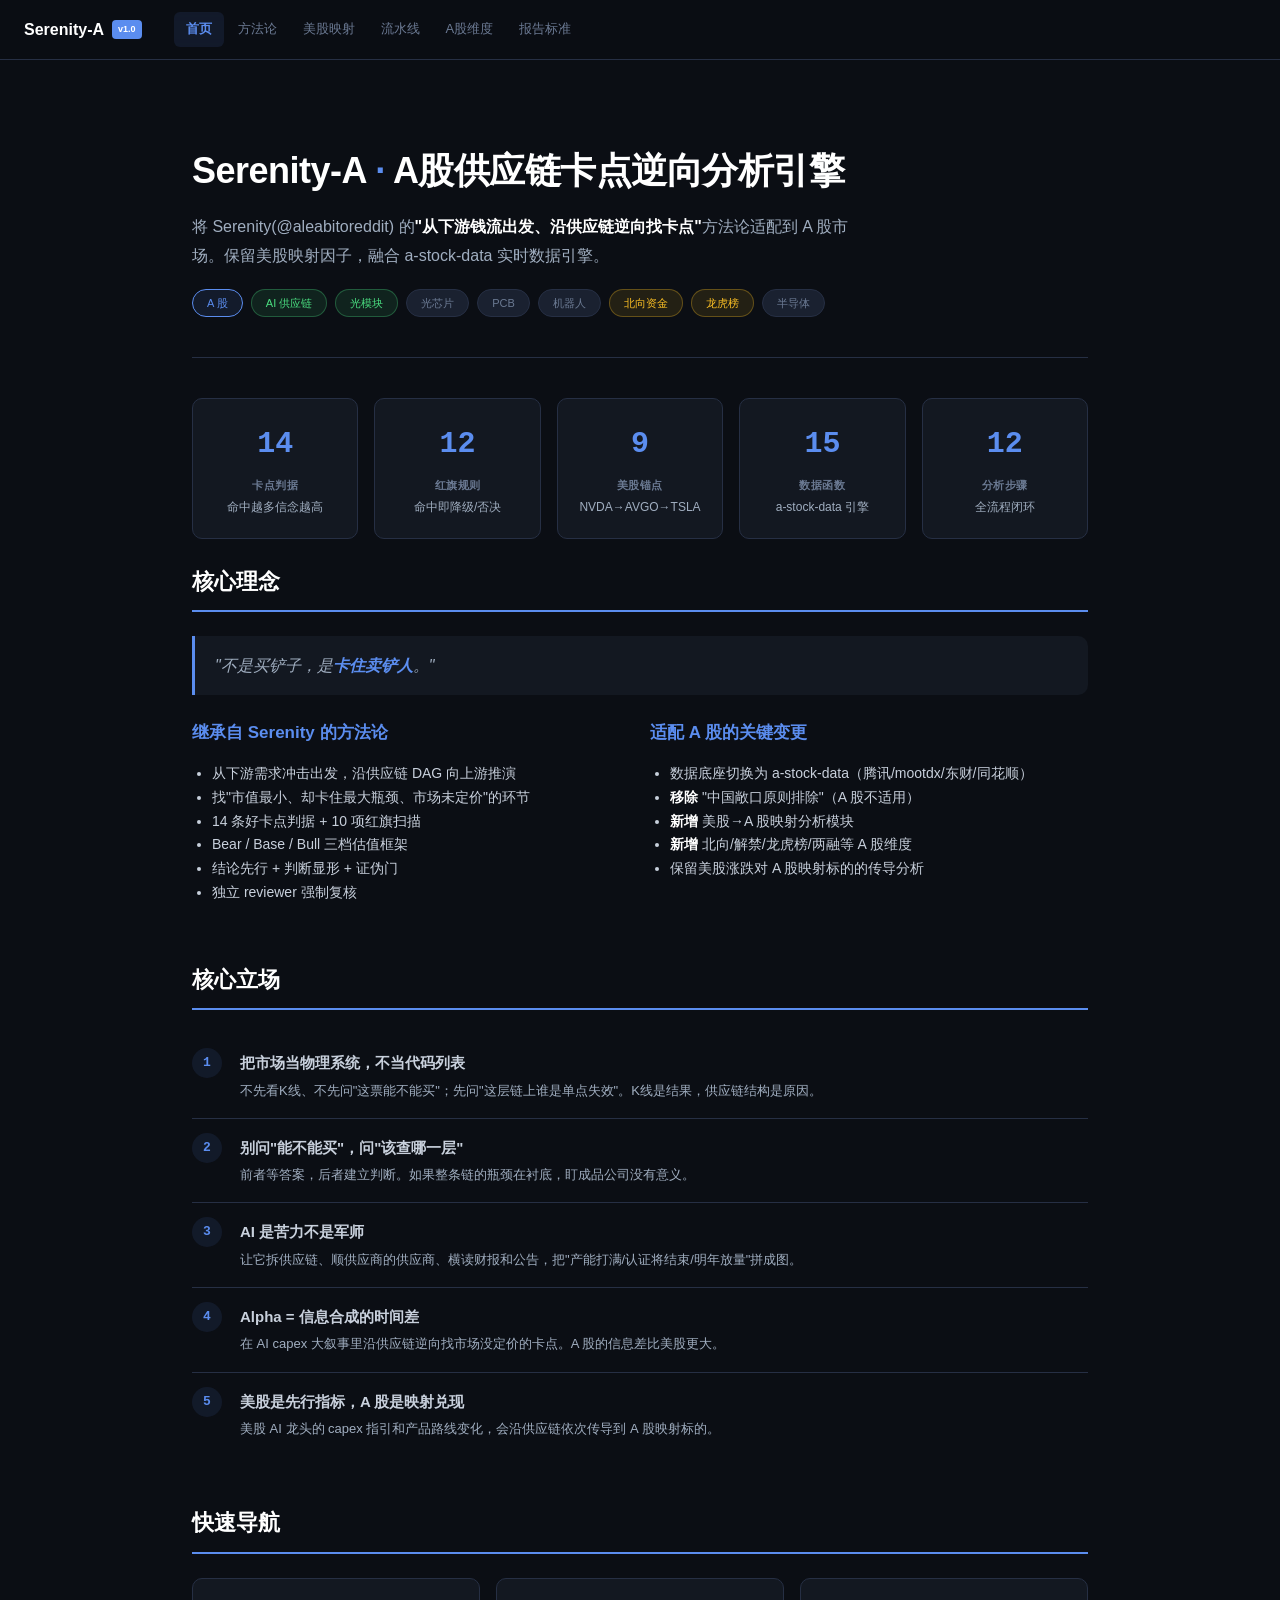
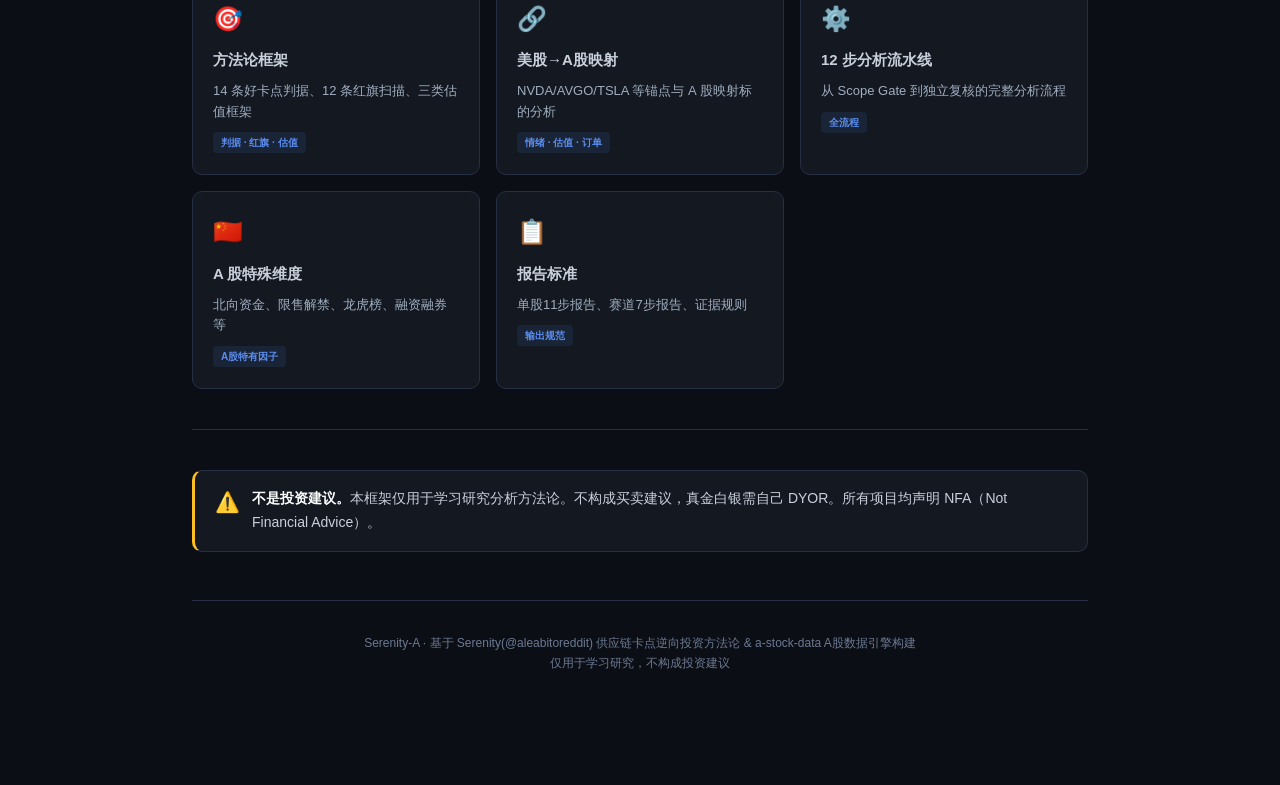
==== index.html @ ed1bc8da "Initial commit: Serenity-A website" ====
<!DOCTYPE html>
<html lang="zh-CN">
<head>
<meta charset="UTF-8">
<meta name="viewport" content="width=device-width, initial-scale=1.0">
<title>Serenity-A · A股供应链卡点逆向投资分析</title>
<link rel="stylesheet" href="css/style.css">
</head>
<body>

<!-- NAVBAR -->
<nav class="navbar">
  <div class="navbar-brand">Serenity‑A <span class="badge">v1.0</span></div>
  <div class="navbar-links">
    <a href="#" data-page="index" class="active">首页</a>
    <a href="#" data-page="framework">方法论</a>
    <a href="#" data-page="mapping">美股映射</a>
    <a href="#" data-page="pipeline">流水线</a>
    <a href="#" data-page="a-dims">A股维度</a>
    <a href="#" data-page="reports">报告标准</a>
  </div>
  <button class="navbar-toggle" aria-label="菜单">☰</button>
</nav>

<!-- PAGE: index -->
<div class="page active" id="index">

  <div class="hero">
    <h1>Serenity‑A <span>·</span> A股供应链卡点逆向分析引擎</h1>
    <p class="subtitle">将 Serenity(@aleabitoreddit) 的<strong>"从下游钱流出发、沿供应链逆向找卡点"</strong>方法论适配到 A 股市场。保留美股映射因子，融合 a-stock-data 实时数据引擎。</p>
    <div class="hero-tags">
      <span class="hero-tag accent">A 股</span>
      <span class="hero-tag green">AI 供应链</span>
      <span class="hero-tag green">光模块</span>
      <span class="hero-tag">光芯片</span>
      <span class="hero-tag">PCB</span>
      <span class="hero-tag">机器人</span>
      <span class="hero-tag gold">北向资金</span>
      <span class="hero-tag gold">龙虎榜</span>
      <span class="hero-tag">半导体</span>
    </div>
  </div>

  <!-- KPI Dashboard -->
  <div class="kpi-grid">
    <div class="kpi-card">
      <div class="num">14</div>
      <div class="label">卡点判据</div>
      <div class="sub-label">命中越多信念越高</div>
    </div>
    <div class="kpi-card">
      <div class="num">12</div>
      <div class="label">红旗规则</div>
      <div class="sub-label">命中即降级/否决</div>
    </div>
    <div class="kpi-card">
      <div class="num">9</div>
      <div class="label">美股锚点</div>
      <div class="sub-label">NVDA→AVGO→TSLA</div>
    </div>
    <div class="kpi-card">
      <div class="num">15</div>
      <div class="label">数据函数</div>
      <div class="sub-label">a-stock-data 引擎</div>
    </div>
    <div class="kpi-card">
      <div class="num">12</div>
      <div class="label">分析步骤</div>
      <div class="sub-label">全流程闭环</div>
    </div>
  </div>

  <h2>核心理念</h2>
  <blockquote style="border-left:3px solid var(--accent);padding:16px 20px;margin:16px 0 24px;background:var(--surface);border-radius:0 var(--radius) var(--radius) 0;color:var(--text2);font-style:italic;font-size:16px;">
    "不是买铲子，是<strong style="color:var(--accent);">卡住卖铲人</strong>。"
  </blockquote>

  <div class="col2">
    <div>
      <h3 style="margin-top:0;">继承自 Serenity 的方法论</h3>
      <ul style="padding-left:20px;margin:8px 0;">
        <li>从下游需求冲击出发，沿供应链 DAG 向上游推演</li>
        <li>找"市值最小、却卡住最大瓶颈、市场未定价"的环节</li>
        <li>14 条好卡点判据 + 10 项红旗扫描</li>
        <li>Bear / Base / Bull 三档估值框架</li>
        <li>结论先行 + 判断显形 + 证伪门</li>
        <li>独立 reviewer 强制复核</li>
      </ul>
    </div>
    <div>
      <h3 style="margin-top:0;">适配 A 股的关键变更</h3>
      <ul style="padding-left:20px;margin:8px 0;">
        <li>数据底座切换为 a-stock-data（腾讯/mootdx/东财/同花顺）</li>
        <li><strong>移除</strong> "中国敞口原则排除"（A 股不适用）</li>
        <li><strong>新增</strong> 美股→A 股映射分析模块</li>
        <li><strong>新增</strong> 北向/解禁/龙虎榜/两融等 A 股维度</li>
        <li>保留美股涨跌对 A 股映射标的的传导分析</li>
      </ul>
    </div>
  </div>

  <h2>核心立场</h2>
  <div class="steps">
    <div class="step-item">
      <h4>把市场当物理系统，不当代码列表</h4>
      <p>不先看K线、不先问"这票能不能买"；先问"这层链上谁是单点失效"。K线是结果，供应链结构是原因。</p>
    </div>
    <div class="step-item">
      <h4>别问"能不能买"，问"该查哪一层"</h4>
      <p>前者等答案，后者建立判断。如果整条链的瓶颈在衬底，盯成品公司没有意义。</p>
    </div>
    <div class="step-item">
      <h4>AI 是苦力不是军师</h4>
      <p>让它拆供应链、顺供应商的供应商、横读财报和公告，把"产能打满/认证将结束/明年放量"拼成图。</p>
    </div>
    <div class="step-item">
      <h4>Alpha = 信息合成的时间差</h4>
      <p>在 AI capex 大叙事里沿供应链逆向找市场没定价的卡点。A 股的信息差比美股更大。</p>
    </div>
    <div class="step-item">
      <h4>美股是先行指标，A 股是映射兑现</h4>
      <p>美股 AI 龙头的 capex 指引和产品路线变化，会沿供应链依次传导到 A 股映射标的。</p>
    </div>
  </div>

  <h2>快速导航</h2>
  <div class="card-grid">
    <div class="card" style="cursor:pointer;" onclick="showPage('framework')">
      <div class="card-icon">🎯</div>
      <h4>方法论框架</h4>
      <p>14 条好卡点判据、12 条红旗扫描、三类估值框架</p>
      <span class="tag tag-info">判据 &middot; 红旗 &middot; 估值</span>
    </div>
    <div class="card" style="cursor:pointer;" onclick="showPage('mapping')">
      <div class="card-icon">🔗</div>
      <h4>美股→A股映射</h4>
      <p>NVDA/AVGO/TSLA 等锚点与 A 股映射标的分析</p>
      <span class="tag tag-info">情绪 &middot; 估值 &middot; 订单</span>
    </div>
    <div class="card" style="cursor:pointer;" onclick="showPage('pipeline')">
      <div class="card-icon">⚙️</div>
      <h4>12 步分析流水线</h4>
      <p>从 Scope Gate 到独立复核的完整分析流程</p>
      <span class="tag tag-info">全流程</span>
    </div>
    <div class="card" style="cursor:pointer;" onclick="showPage('a-dims')">
      <div class="card-icon">🇨🇳</div>
      <h4>A 股特殊维度</h4>
      <p>北向资金、限售解禁、龙虎榜、融资融券等</p>
      <span class="tag tag-info">A股特有因子</span>
    </div>
    <div class="card" style="cursor:pointer;" onclick="showPage('reports')">
      <div class="card-icon">📋</div>
      <h4>报告标准</h4>
      <p>单股11步报告、赛道7步报告、证据规则</p>
      <span class="tag tag-info">输出规范</span>
    </div>
  </div>

  <hr>
  <div class="callout callout-warn">
    <div class="callout-icon">⚠️</div>
    <div class="callout-body">
      <p><strong>不是投资建议。</strong>本框架仅用于学习研究分析方法论。不构成买卖建议，真金白银需自己 DYOR。所有项目均声明 NFA（Not Financial Advice）。</p>
    </div>
  </div>

  <div class="footer">
    Serenity-A · 基于 Serenity(@aleabitoreddit) 供应链卡点逆向投资方法论 &amp; a-stock-data A股数据引擎构建<br>
    仅用于学习研究，不构成投资建议
  </div>
</div>

<script src="js/main.js"></script>
</body>
</html>
---- css/style.css ----
/* ═══════════════════════════════════════════
   Serenity-A — Design System
   A股供应链卡点逆向投资分析引擎
   ═══════════════════════════════════════════ */

/* ── RESET ── */
*, *::before, *::after { box-sizing: border-box; margin: 0; padding: 0; }
html { scroll-behavior: smooth; }
body {
  font-family: 'Noto Sans SC', 'PingFang SC', 'Microsoft YaHei', -apple-system, sans-serif;
  background: #0b0e14;
  color: #c8d0dc;
  line-height: 1.7;
  font-size: 14px;
  -webkit-font-smoothing: antialiased;
}

/* ── Variables ── */
:root {
  --bg: #0b0e14;
  --surface: #131821;
  --surface2: #1a2130;
  --surface3: #1f2840;
  --border: #262f44;
  --border2: #31405a;
  --text: #c8d0dc;
  --text2: #a0aec0;
  --text-dim: #6b7a93;
  --accent: #5b8def;
  --accent2: #3b6fd4;
  --accent-bg: rgba(91,141,239,0.1);
  --green: #4ade80;
  --green-bg: rgba(74,222,128,0.1);
  --red: #f87171;
  --red-bg: rgba(248,113,113,0.1);
  --gold: #fbbf24;
  --gold-bg: rgba(251,191,36,0.1);
  --purple: #a78bfa;
  --radius: 10px;
  --radius-sm: 6px;
  --shadow: 0 2px 8px rgba(0,0,0,0.3);
  --nav-height: 60px;
}

/* ── TYPOGRAPHY ── */
h1 { font-size: 28px; font-weight: 700; color: #fff; }
h2 {
  font-size: 22px; font-weight: 700; color: #fff;
  padding-bottom: 10px; border-bottom: 2px solid var(--accent);
  margin: 48px 0 24px;
}
h2:first-of-type { margin-top: 0; }
h3 { font-size: 17px; font-weight: 600; color: var(--accent); margin: 28px 0 14px; }
h4 { font-size: 15px; font-weight: 600; color: var(--text); margin: 20px 0 10px; }
p { margin-bottom: 14px; }
strong { color: #fff; font-weight: 600; }
a { color: var(--accent); text-decoration: none; }
a:hover { text-decoration: underline; }

/* ── LAYOUT ── */
.page { display: none; max-width: 960px; margin: 0 auto; padding: calc(var(--nav-height) + 32px) 32px 80px; }
.page.active { display: block; }

/* ── NAVBAR ── */
.navbar {
  position: fixed; top: 0; left: 0; right: 0; z-index: 100;
  height: var(--nav-height);
  background: rgba(11,14,20,0.92); backdrop-filter: blur(12px);
  border-bottom: 1px solid var(--border);
  display: flex; align-items: center; padding: 0 24px;
}
.navbar-brand {
  font-weight: 700; font-size: 16px; color: #fff;
  display: flex; align-items: center; gap: 8px;
}
.navbar-brand .badge {
  font-size: 9px; background: var(--accent); color: #fff;
  padding: 2px 6px; border-radius: 4px; font-weight: 600;
}
.navbar-links { display: flex; align-items: center; gap: 2px; margin-left: 32px; flex: 1; }
.navbar-links a {
  padding: 6px 12px; font-size: 13px; color: var(--text-dim); border-radius: var(--radius-sm);
  transition: all 0.15s; white-space: nowrap;
}
.navbar-links a:hover { color: var(--text); background: var(--surface2); text-decoration: none; }
.navbar-links a.active { color: var(--accent); background: var(--accent-bg); font-weight: 600; }
.navbar-toggle { display: none; }

/* ── HERO ── */
.hero {
  padding: 48px 0 40px; border-bottom: 1px solid var(--border); margin-bottom: 40px;
}
.hero h1 { font-size: 36px; letter-spacing: -0.5px; }
.hero h1 span { color: var(--accent); }
.hero .subtitle {
  font-size: 16px; color: var(--text2); margin-top: 12px; max-width: 680px; line-height: 1.8;
}
.hero-tags { margin-top: 18px; display: flex; flex-wrap: wrap; gap: 8px; }
.hero-tag {
  font-size: 11px; padding: 4px 14px; border-radius: 20px;
  background: var(--surface2); border: 1px solid var(--border); color: var(--text-dim); font-weight: 500;
}
.hero-tag.accent { background: var(--accent-bg); border-color: var(--accent); color: var(--accent); }
.hero-tag.green { background: var(--green-bg); border-color: rgba(74,222,128,0.3); color: var(--green); }
.hero-tag.gold { background: var(--gold-bg); border-color: rgba(251,191,36,0.3); color: var(--gold); }

/* ── KPI GRID ── */
.kpi-grid {
  display: grid; grid-template-columns: repeat(auto-fit, minmax(160px, 1fr)); gap: 16px; margin: 24px 0;
}
.kpi-card {
  background: var(--surface); border: 1px solid var(--border); border-radius: var(--radius);
  padding: 20px 16px; text-align: center; transition: all 0.2s;
}
.kpi-card:hover { border-color: var(--accent); transform: translateY(-2px); box-shadow: var(--shadow); }
.kpi-card .num { font-size: 30px; font-weight: 700; color: var(--accent); font-family: 'JetBrains Mono','SF Mono',monospace; }
.kpi-card .label { font-size: 11px; color: var(--text-dim); margin-top: 6px; text-transform: uppercase; letter-spacing: 0.5px; font-weight: 600; }
.kpi-card .sub-label { font-size: 12px; color: var(--text2); margin-top: 2px; }

/* ── CARDS ── */
.card-grid {
  display: grid; grid-template-columns: repeat(auto-fit, minmax(280px, 1fr)); gap: 16px; margin: 16px 0 24px;
}
.card {
  background: var(--surface); border: 1px solid var(--border); border-radius: var(--radius);
  padding: 20px; transition: all 0.2s;
}
.card:hover { border-color: var(--border2); }
.card .card-icon { font-size: 24px; margin-bottom: 8px; }
.card h4 { margin: 0 0 8px; }
.card p { font-size: 13px; color: var(--text2); margin: 0; line-height: 1.6; }
.card .tag {
  display: inline-block; font-size: 10px; padding: 2px 8px; border-radius: 4px;
  font-weight: 600; margin-top: 10px;
}
.tag-hard { background: var(--red-bg); color: var(--red); }
.tag-high { background: var(--gold-bg); color: var(--gold); }
.tag-info { background: var(--accent-bg); color: var(--accent); }
.tag-ok { background: var(--green-bg); color: var(--green); }

/* ── CALLOUT ── */
.callout {
  display: flex; gap: 12px; padding: 16px 20px; margin: 16px 0 24px;
  border-radius: var(--radius); border: 1px solid var(--border); background: var(--surface);
}
.callout-icon { font-size: 20px; flex-shrink: 0; line-height: 1.5; }
.callout-body { flex: 1; }
.callout-body p:last-child { margin-bottom: 0; }
.callout-info { border-left: 3px solid var(--accent); }
.callout-warn { border-left: 3px solid var(--gold); }
.callout-danger { border-left: 3px solid var(--red); }
.callout-success { border-left: 3px solid var(--green); }

/* ── TABLES ── */
.table-wrap { overflow-x: auto; margin: 16px 0 24px; border-radius: var(--radius); border: 1px solid var(--border); }
table { width: 100%; border-collapse: collapse; font-size: 13px; }
thead { background: var(--surface2); }
th { color: #fff; font-weight: 600; padding: 10px 14px; text-align: left; font-size: 12px; text-transform: uppercase; letter-spacing: 0.5px; border-bottom: 1px solid var(--border); }
td { padding: 9px 14px; border-bottom: 1px solid var(--border); background: var(--surface); }
tr:last-child td { border-bottom: none; }
tr:hover td { background: var(--surface2); }

/* ── CODE ── */
code {
  font-family: 'JetBrains Mono','SF Mono','Cascadia Code',monospace; font-size: 12.5px;
  background: var(--surface2); padding: 2px 6px; border-radius: 4px; color: var(--green);
}
pre {
  background: #0a0d14; border: 1px solid var(--border); border-radius: var(--radius);
  padding: 16px 20px; margin: 16px 0 24px; overflow-x: auto; font-size: 12.5px; line-height: 1.6;
}
pre code { background: none; padding: 0; color: var(--text); font-size: inherit; }

/* ── FLOW VIS ── */
.flow { display: flex; flex-wrap: wrap; gap: 6px; align-items: center; margin: 16px 0 24px; }
.flow-step {
  padding: 8px 16px; border-radius: var(--radius-sm); font-size: 12px; font-weight: 600;
  background: var(--surface2); border: 1px solid var(--border); color: var(--text2);
  transition: all 0.2s;
}
.flow-step:hover { border-color: var(--accent); color: var(--accent); }
.flow-arrow { color: var(--text-dim); font-size: 16px; font-weight: 300; }

/* ── TWO COL ── */
.col2 { display: grid; grid-template-columns: 1fr 1fr; gap: 20px; margin: 16px 0 24px; }

/* ── SEVERITY BADGES ── */
.severity {
  display: inline-block; font-size: 11px; padding: 2px 10px; border-radius: 4px; font-weight: 600;
}
.severity-hard { background: var(--red-bg); color: var(--red); }
.severity-high { background: var(--gold-bg); color: var(--gold); }
.severity-mid { background: var(--accent-bg); color: var(--accent); }

/* ── STEP LIST ── */
.steps { counter-reset: step; margin: 16px 0 24px; }
.step-item {
  counter-increment: step; padding: 16px 0 16px 48px; position: relative;
  border-bottom: 1px solid var(--border);
}
.step-item::before {
  content: counter(step); position: absolute; left: 0; top: 14px;
  width: 30px; height: 30px; border-radius: 50%; background: var(--accent-bg);
  color: var(--accent); font-weight: 700; font-size: 13px;
  display: flex; align-items: center; justify-content: center;
  font-family: 'JetBrains Mono',monospace;
}
.step-item:last-child { border-bottom: none; }
.step-item h4 { margin: 0 0 4px; }
.step-item p { font-size: 13px; color: var(--text2); margin: 0; }

/* ── RESPONSIVE ── */
@media (max-width: 900px) {
  .navbar-links { display: none; position: absolute; top: var(--nav-height); left: 0; right: 0;
    background: var(--bg); border-bottom: 1px solid var(--border); flex-direction: column; padding: 8px; }
  .navbar-links.open { display: flex; }
  .navbar-toggle { display: block; background: none; border: none; color: var(--text); font-size: 22px; cursor: pointer; margin-left: auto; }
  .page { padding: calc(var(--nav-height) + 24px) 16px 60px; }
  .hero h1 { font-size: 26px; }
  .col2 { grid-template-columns: 1fr; }
  .card-grid { grid-template-columns: 1fr; }
  .kpi-grid { grid-template-columns: repeat(2, 1fr); }
}
@media (max-width: 480px) {
  .hero h1 { font-size: 22px; }
  .kpi-grid { grid-template-columns: repeat(2, 1fr); gap: 10px; }
  .kpi-card { padding: 14px; }
  .kpi-card .num { font-size: 24px; }
  th, td { padding: 6px 8px; font-size: 12px; }
}

/* ── MISC ── */
hr { border: none; border-top: 1px solid var(--border); margin: 40px 0; }
.text-center { text-align: center; }
.text-dim { color: var(--text-dim); }
.mt-8 { margin-top: 8px; }
.mb-0 { margin-bottom: 0; }
.gap-8 { gap: 8px; }

/* ── SCROLLBAR ── */
::-webkit-scrollbar { width: 6px; height: 6px; }
::-webkit-scrollbar-track { background: var(--bg); }
::-webkit-scrollbar-thumb { background: var(--border); border-radius: 3px; }
::-webkit-scrollbar-thumb:hover { background: var(--text-dim); }

/* ── ANIMATIONS ── */
@keyframes fadeIn { from { opacity: 0; transform: translateY(10px); } to { opacity: 1; transform: translateY(0); } }
.page.active { animation: fadeIn 0.3s ease-out; }

/* ── FOOTER ── */
.footer {
  text-align: center; padding: 32px 0; color: var(--text-dim); font-size: 12px;
  border-top: 1px solid var(--border); margin-top: 48px;
}
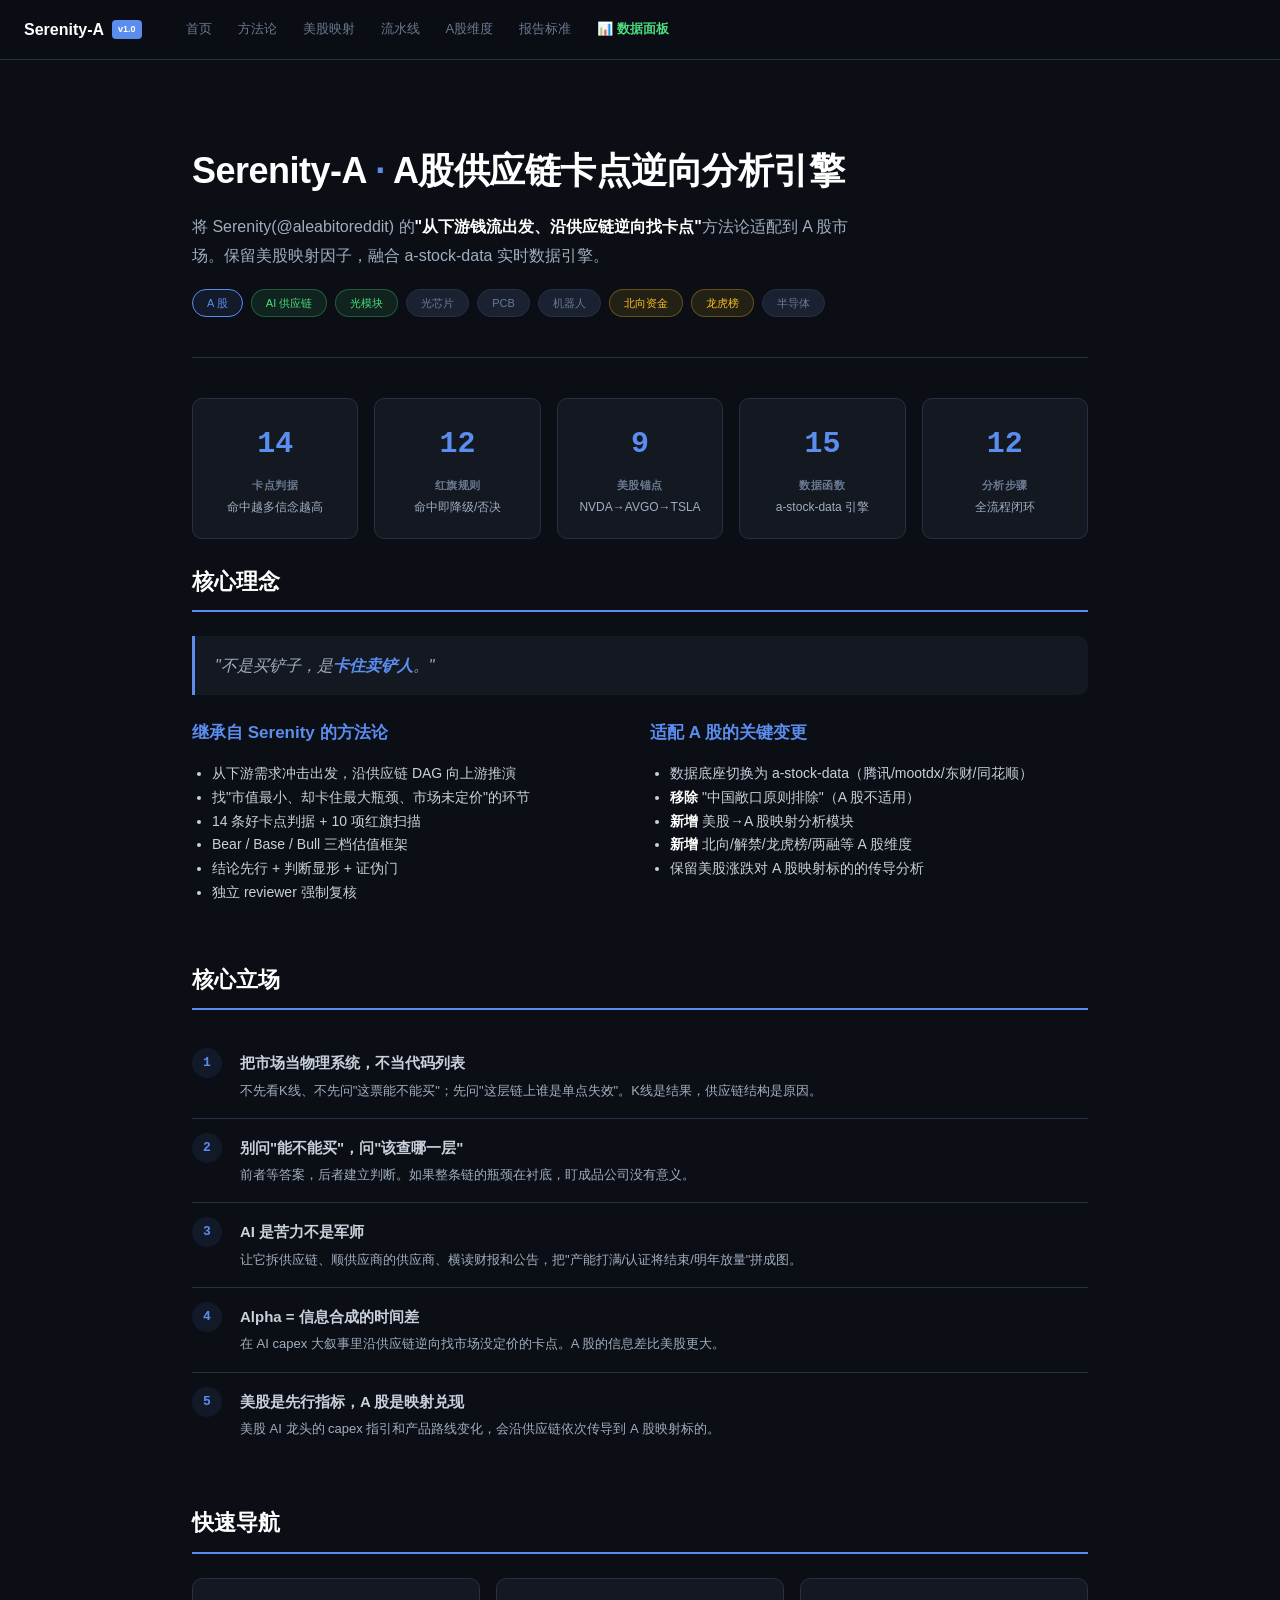
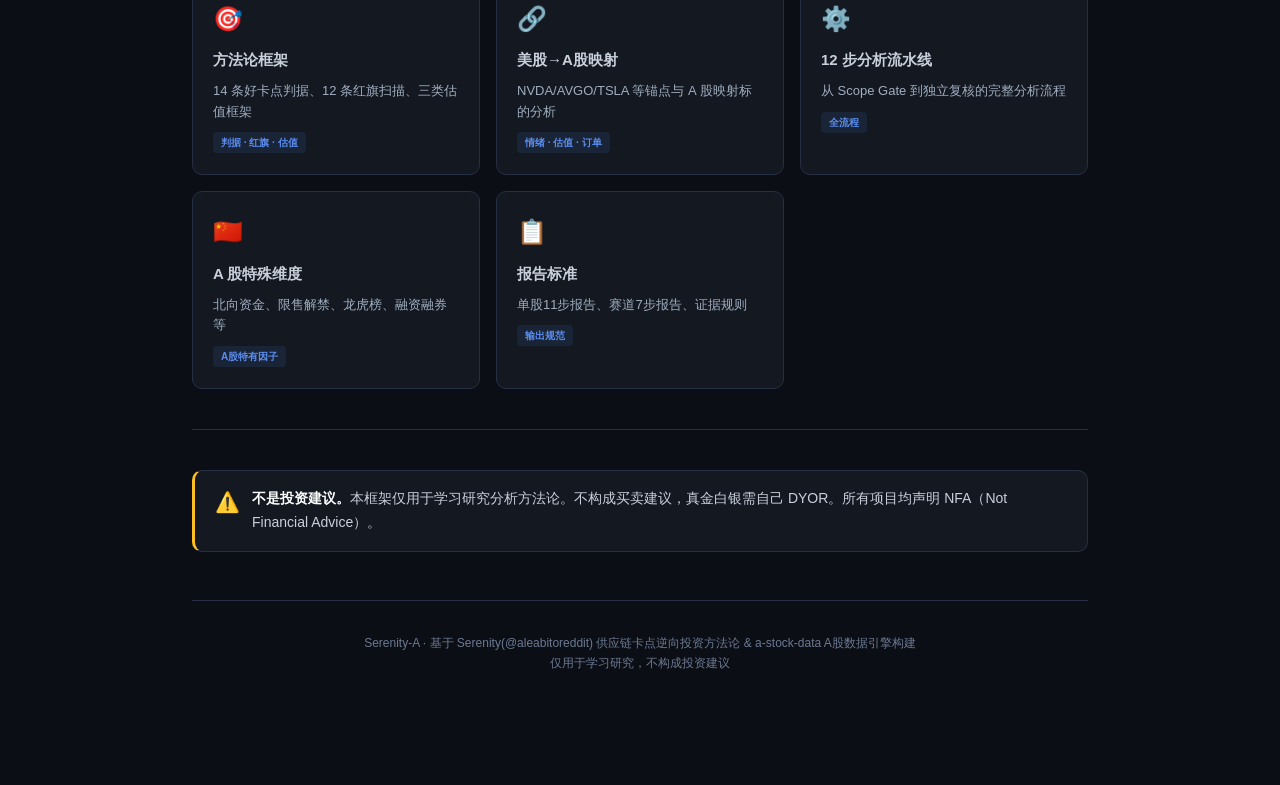
==== commit b2495e82: "Add interactive data dashboard: Flask backend + DeepSeek AI analysis + stock search interface" ====
--- a/index.html
+++ b/index.html
@@ -12,12 +12,13 @@
 <nav class="navbar">
   <div class="navbar-brand">Serenity‑A <span class="badge">v1.0</span></div>
   <div class="navbar-links">
-    <a href="#" data-page="index" class="active">首页</a>
-    <a href="#" data-page="framework">方法论</a>
-    <a href="#" data-page="mapping">美股映射</a>
-    <a href="#" data-page="pipeline">流水线</a>
-    <a href="#" data-page="a-dims">A股维度</a>
-    <a href="#" data-page="reports">报告标准</a>
+    <a href="index.html">首页</a>
+    <a href="framework.html">方法论</a>
+    <a href="mapping.html">美股映射</a>
+    <a href="pipeline.html">流水线</a>
+    <a href="a-dims.html">A股维度</a>
+    <a href="reports.html">报告标准</a>
+    <a href="dashboard.html" style="color:var(--green);font-weight:600;">📊 数据面板</a>
   </div>
   <button class="navbar-toggle" aria-label="菜单">☰</button>
 </nav>
